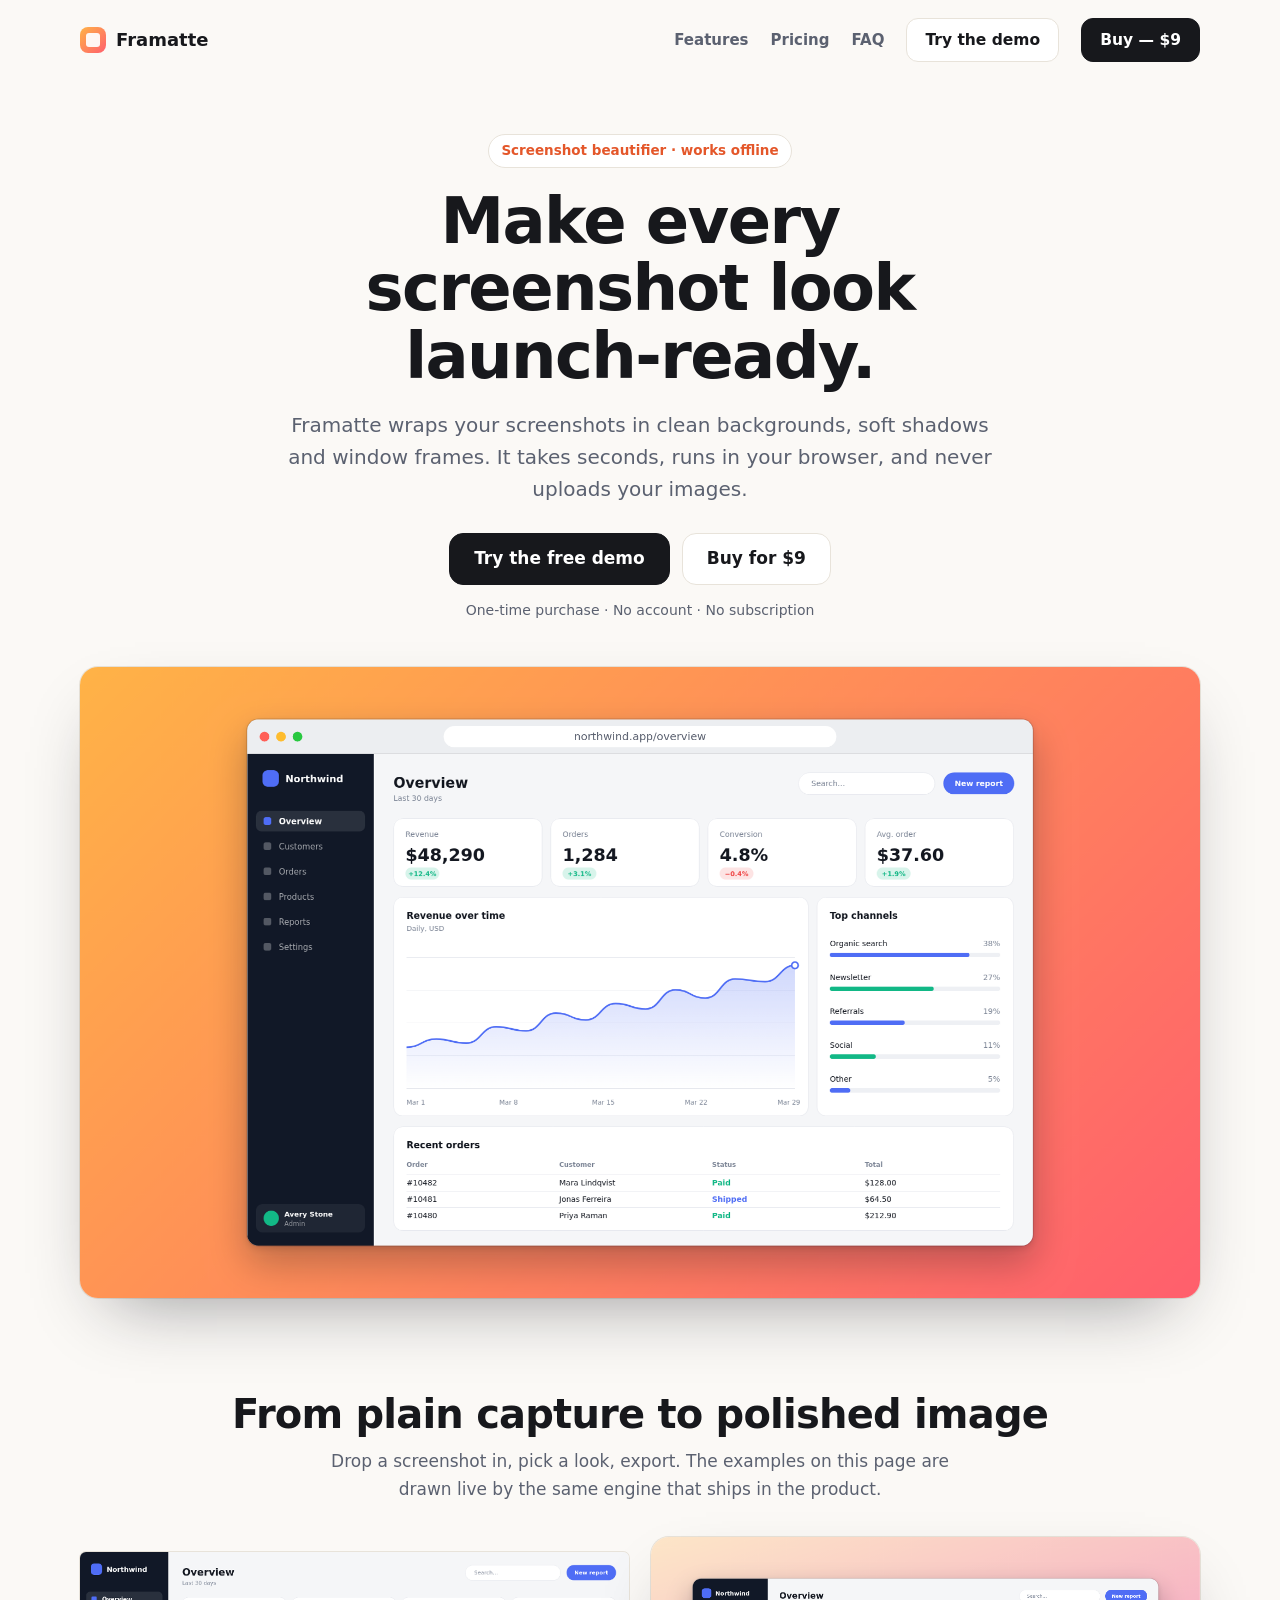
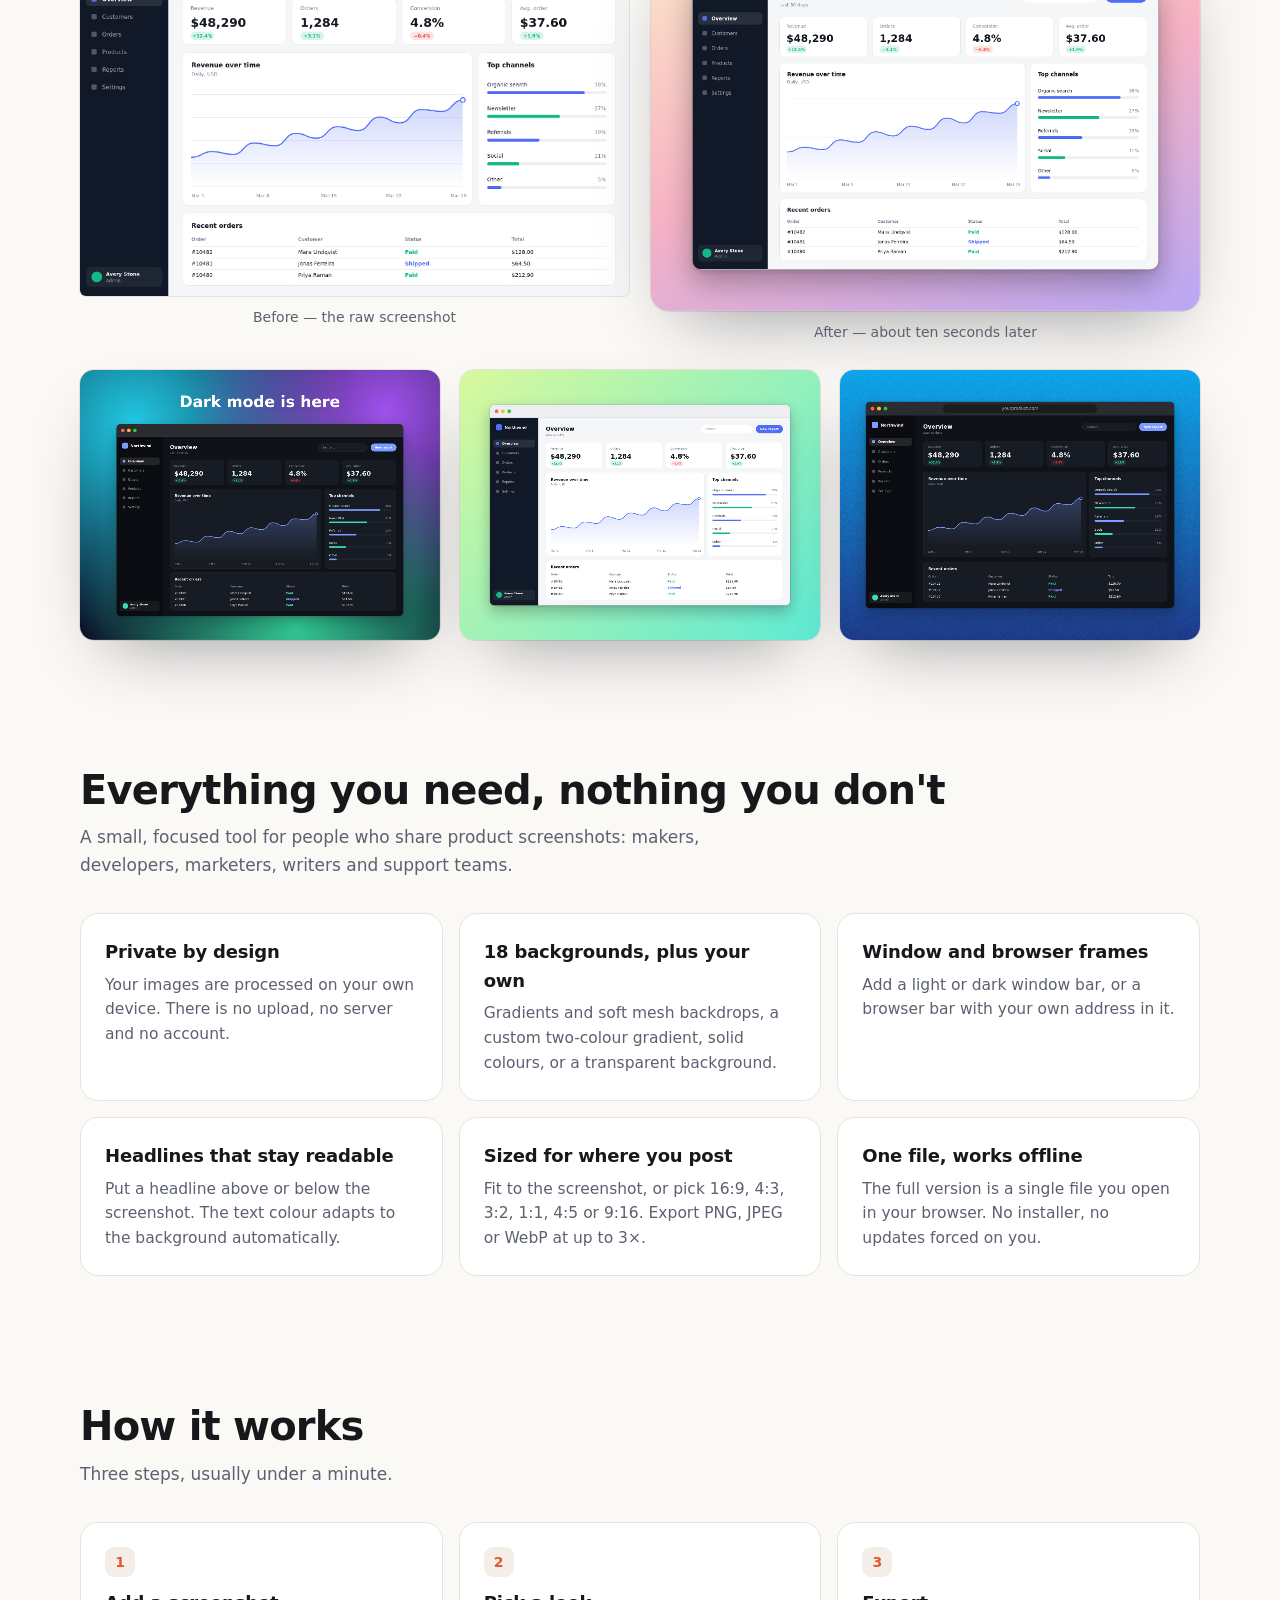
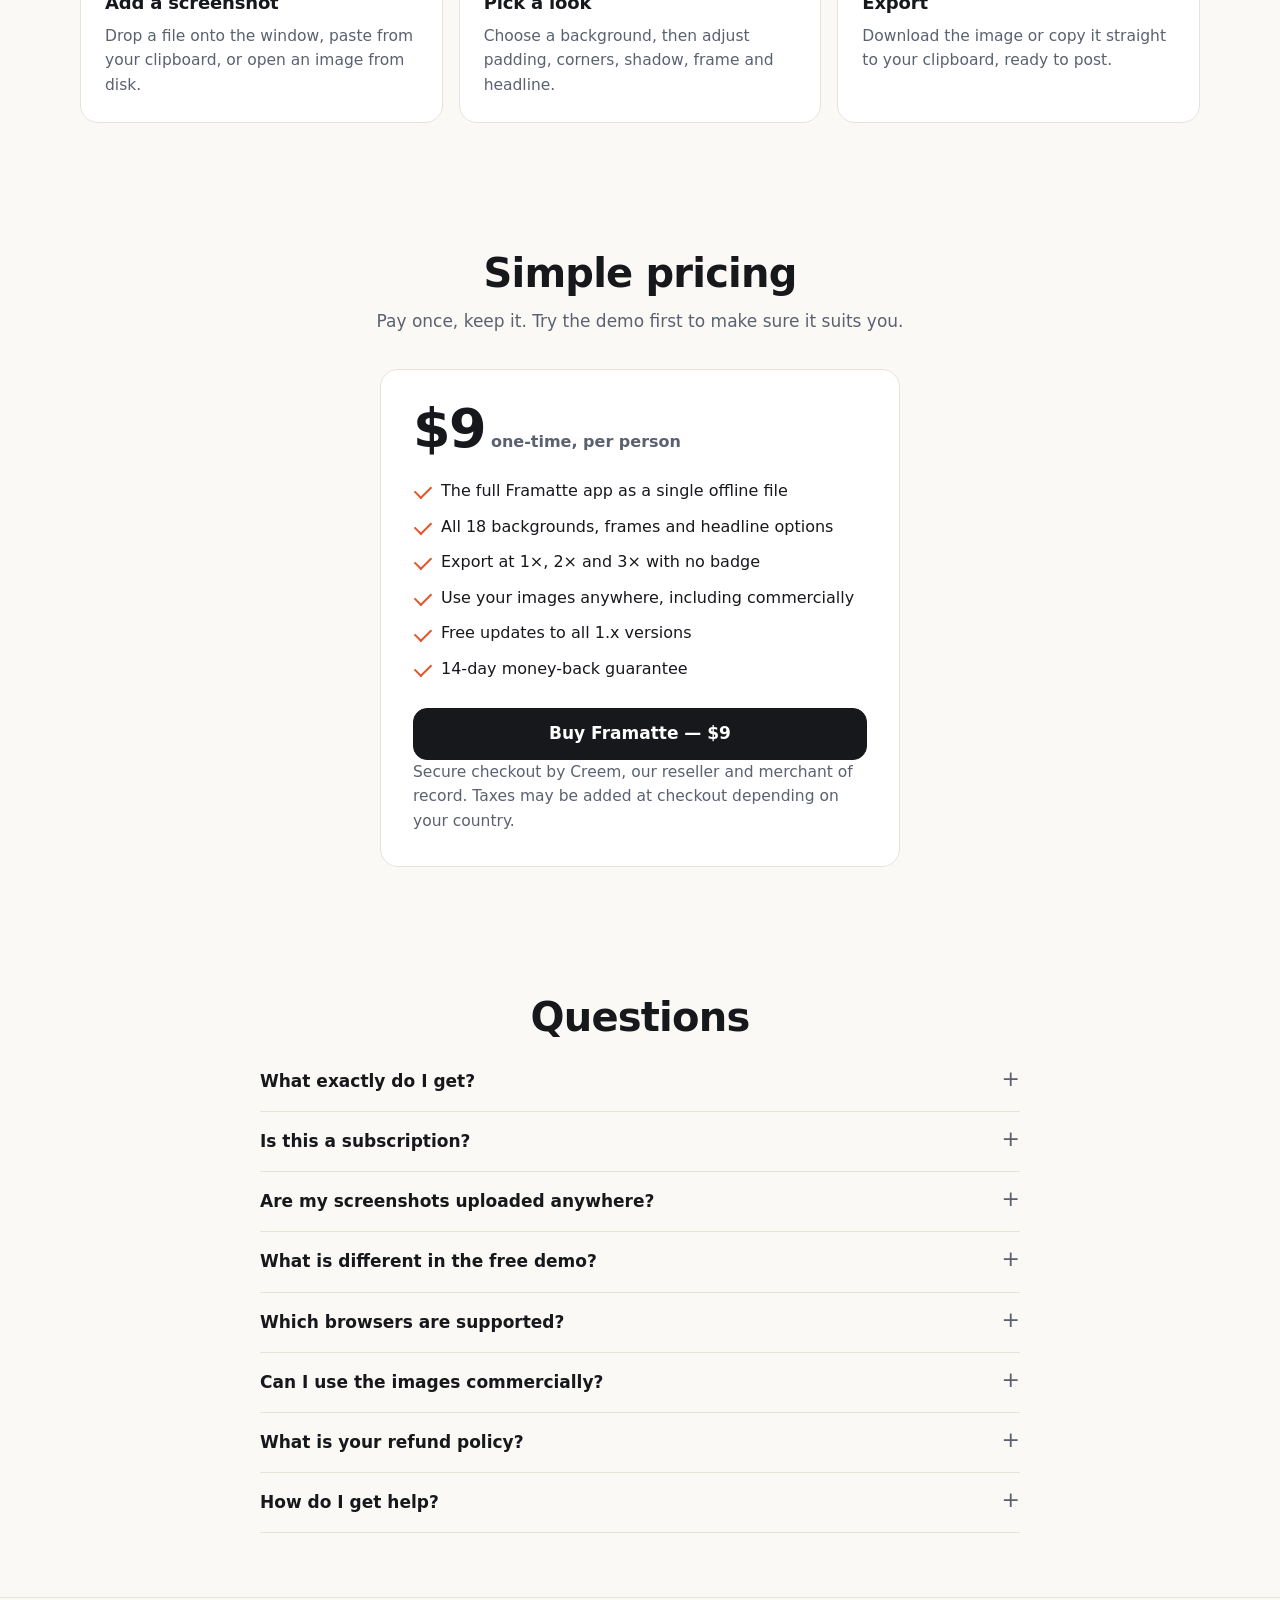
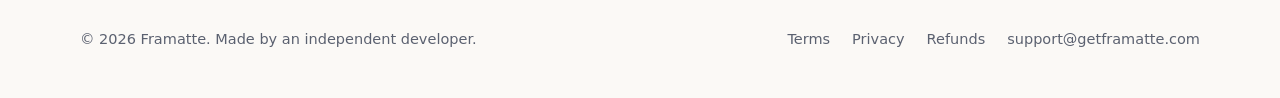
==== index.html @ a8196506 "Deploy site 2026-11-18 21:24 Co-Authored-By: Claude Fable 5.2 <noreply@anthropic.com>" ====
<!doctype html>
<html lang="en">
<head>
<title>Framatte — make every screenshot look launch-ready</title>
<meta name="description" content="Framatte adds clean backgrounds, shadows and window frames to your screenshots in seconds. Runs in your browser, works offline, nothing is uploaded. One-time purchase.">
<meta property="og:title" content="Framatte — make every screenshot look launch-ready">
<meta property="og:description" content="Backgrounds, shadows and window frames for your screenshots. Works offline. One-time purchase.">
<meta property="og:type" content="website">
<meta charset="utf-8">
<meta name="viewport" content="width=device-width, initial-scale=1">
<link rel="icon" href="data:image/svg+xml,%3Csvg xmlns='http://www.w3.org/2000/svg' viewBox='0 0 32 32'%3E%3Cdefs%3E%3ClinearGradient id='g' x1='0' y1='0' x2='1' y2='1'%3E%3Cstop stop-color='%23ffb347'/%3E%3Cstop offset='1' stop-color='%23ff5f6d'/%3E%3C/linearGradient%3E%3C/defs%3E%3Crect width='32' height='32' rx='9' fill='url(%23g)'/%3E%3Crect x='8' y='8' width='16' height='16' rx='3' fill='white'/%3E%3C/svg%3E">
<link rel="stylesheet" href="styles.css">
</head>
<body>
<header class="wrap nav">
  <a class="brand" href="index.html"><span class="logo" aria-hidden="true"></span>Framatte</a>
  <a class="link" href="index.html#features">Features</a>
  <a class="link" href="index.html#pricing">Pricing</a>
  <a class="link" href="index.html#faq">FAQ</a>
  <a class="btn ghost" href="demo.html">Try the demo</a>
  <a class="btn primary" href="index.html#pricing">Buy — $9</a>
</header>

<main>
  <div class="wrap hero">
    <span class="eyebrow">Screenshot beautifier · works offline</span>
    <h1>Make every screenshot look launch-ready.</h1>
    <p class="lede">Framatte wraps your screenshots in clean backgrounds, soft shadows and window frames. It takes seconds, runs in your browser, and never uploads your images.</p>
    <div class="cta">
      <a class="btn primary big" href="demo.html">Try the free demo</a>
      <a class="btn big" href="index.html#pricing">Buy for $9</a>
    </div>
    <p class="fine">One-time purchase · No account · No subscription</p>
    <canvas class="shot" role="img" aria-label="A dashboard screenshot placed on a warm gradient background inside a browser frame"
      data-style='{"k":1,"s":{"bgIndex":0,"frame":"browser-light","url":"northwind.app/overview","pad":8,"aspect":"16:9"}}'></canvas>
  </div>

  <section>
    <div class="wrap">
      <div class="center">
        <h2>From plain capture to polished image</h2>
        <p class="sub">Drop a screenshot in, pick a look, export. The examples on this page are drawn live by the same engine that ships in the product.</p>
      </div>
      <div class="pairs">
        <figure>
          <canvas class="shot plain" role="img" aria-label="The original, undecorated screenshot"
            data-style='{"k":0.6,"s":{"bgType":"none","pad":0,"shadow":0,"radius":0,"border":false}}'></canvas>
          <figcaption>Before — the raw screenshot</figcaption>
        </figure>
        <figure>
          <canvas class="shot" role="img" aria-label="The same screenshot on a soft gradient with rounded corners and a shadow"
            data-style='{"k":0.6,"s":{"bgIndex":3,"pad":11,"radius":18,"shadow":70}}'></canvas>
          <figcaption>After — about ten seconds later</figcaption>
        </figure>
      </div>
      <div class="gallery">
        <figure><canvas class="shot" role="img" aria-label="Dark dashboard on an aurora background with a headline"
          data-style='{"k":0.5,"theme":"dark","s":{"bgIndex":12,"frame":"mac-dark","pad":10,"title":"Dark mode is here","aspect":"4:3"}}'></canvas></figure>
        <figure><canvas class="shot" role="img" aria-label="Dashboard on a mint background inside a light window frame"
          data-style='{"k":0.5,"s":{"bgIndex":4,"pad":12,"aspect":"4:3","frame":"mac-light"}}'></canvas></figure>
        <figure><canvas class="shot" role="img" aria-label="Dashboard on a blue gradient with a browser frame"
          data-style='{"k":0.5,"theme":"dark","s":{"bgIndex":7,"frame":"browser-dark","url":"yourproduct.com","pad":10,"aspect":"4:3","grain":true}}'></canvas></figure>
      </div>
    </div>
  </section>

  <section id="features">
    <div class="wrap">
      <h2>Everything you need, nothing you don't</h2>
      <p class="sub">A small, focused tool for people who share product screenshots: makers, developers, marketers, writers and support teams.</p>
      <div class="grid">
        <div class="card"><h3>Private by design</h3><p>Your images are processed on your own device. There is no upload, no server and no account.</p></div>
        <div class="card"><h3>18 backgrounds, plus your own</h3><p>Gradients and soft mesh backdrops, a custom two-colour gradient, solid colours, or a transparent background.</p></div>
        <div class="card"><h3>Window and browser frames</h3><p>Add a light or dark window bar, or a browser bar with your own address in it.</p></div>
        <div class="card"><h3>Headlines that stay readable</h3><p>Put a headline above or below the screenshot. The text colour adapts to the background automatically.</p></div>
        <div class="card"><h3>Sized for where you post</h3><p>Fit to the screenshot, or pick 16:9, 4:3, 3:2, 1:1, 4:5 or 9:16. Export PNG, JPEG or WebP at up to 3×.</p></div>
        <div class="card"><h3>One file, works offline</h3><p>The full version is a single file you open in your browser. No installer, no updates forced on you.</p></div>
      </div>
    </div>
  </section>

  <section>
    <div class="wrap">
      <h2>How it works</h2>
      <p class="sub">Three steps, usually under a minute.</p>
      <div class="grid">
        <div class="card"><span class="num">1</span><h3>Add a screenshot</h3><p>Drop a file onto the window, paste from your clipboard, or open an image from disk.</p></div>
        <div class="card"><span class="num">2</span><h3>Pick a look</h3><p>Choose a background, then adjust padding, corners, shadow, frame and headline.</p></div>
        <div class="card"><span class="num">3</span><h3>Export</h3><p>Download the image or copy it straight to your clipboard, ready to post.</p></div>
      </div>
    </div>
  </section>

  <section id="pricing">
    <div class="wrap center">
      <h2>Simple pricing</h2>
      <p class="sub">Pay once, keep it. Try the demo first to make sure it suits you.</p>
      <div class="card price">
        <div class="amount">$9<small>one-time, per person</small></div>
        <ul>
          <li>The full Framatte app as a single offline file</li>
          <li>All 18 backgrounds, frames and headline options</li>
          <li>Export at 1×, 2× and 3× with no badge</li>
          <li>Use your images anywhere, including commercially</li>
          <li>Free updates to all 1.x versions</li>
          <li>14-day money-back guarantee</li>
        </ul>
        <a class="btn primary big" href="index.html#pricing">Buy Framatte — $9</a>
        <p class="fine">Secure checkout by Creem, our reseller and merchant of record. Taxes may be added at checkout depending on your country.</p>
      </div>
    </div>
  </section>

  <section id="faq">
    <div class="wrap">
      <div class="center"><h2>Questions</h2></div>
      <div class="faq">
        <details><summary>What exactly do I get?</summary><p>A zip file containing Framatte.html, a short readme and the licence. Open the HTML file in your browser and start using it. The download link is shown after checkout and sent to your email.</p></details>
        <details><summary>Is this a subscription?</summary><p>No. It is a one-time purchase. There are no recurring charges.</p></details>
        <details><summary>Are my screenshots uploaded anywhere?</summary><p>No. All rendering happens locally in your browser. The app makes no network requests and works with the internet switched off.</p></details>
        <details><summary>What is different in the free demo?</summary><p>The demo has 6 of the 18 backgrounds, exports at 1× only, and adds a small "Made with Framatte" badge to exported images. Everything else works the same, so you can judge the tool properly before buying.</p></details>
        <details><summary>Which browsers are supported?</summary><p>Current versions of Chrome, Edge, Safari and Firefox on desktop. It also runs on phones and tablets, though it is designed for desktop use.</p></details>
        <details><summary>Can I use the images commercially?</summary><p>Yes. Images you create are yours to use for any purpose, with no attribution required. One licence covers one person on all of their devices.</p></details>
        <details><summary>What is your refund policy?</summary><p>If Framatte is not right for you, email us within 14 days of purchase and we will refund you. See the <a href="refund.html">refund policy</a>.</p></details>
        <details><summary>How do I get help?</summary><p>Email <a href="mailto:support@getframatte.com">support@getframatte.com</a>. We aim to reply within three business days.</p></details>
      </div>
    </div>
  </section>
</main>

<footer>
  <div class="wrap foot">
    <span>© 2026 Framatte. Made by an independent developer.</span>
    <a href="terms.html">Terms</a>
    <a href="privacy.html">Privacy</a>
    <a href="refund.html">Refunds</a>
    <a href="mailto:support@getframatte.com">support@getframatte.com</a>
  </div>
</footer>

<script>
/* Rendering engine shared by the app and the marketing site.
   Everything is drawn on a 2D canvas, so the output is exactly what gets exported. */
const Engine = (() => {
  const lin = (name, angle, ...stops) => ({ name, type: 'linear', angle, stops });
  const mesh = (name, base, ...blobs) => ({ name, type: 'mesh', base, blobs });

  const PRESETS = [
    lin('Ember', 135, '#ffb347', '#ff5f6d'),
    lin('Lagoon', 135, '#43e7c8', '#3b82f6'),
    lin('Orchid', 135, '#c084fc', '#6366f1'),
    lin('Dawn', 160, '#fde6c8', '#f7b2c4', '#b9a7f5'),
    lin('Mint', 135, '#d9f99d', '#5eead4'),
    lin('Slate', 160, '#3b475c', '#0f172a'),
    lin('Peach', 135, '#ffe0c2', '#ffb4a2'),
    lin('Ocean', 180, '#0ea5e9', '#1e3a8a'),
    lin('Berry', 135, '#f43f5e', '#7c3aed'),
    lin('Sand', 160, '#f5efe6', '#e2d5c3'),
    lin('Forest', 150, '#34d399', '#065f46'),
    lin('Sky', 180, '#e0f2fe', '#bae6fd', '#c7d2fe'),
    mesh('Aurora', '#0b1026', [0.15, 0.2, 0.6, '#22d3ee'], [0.85, 0.15, 0.55, '#a855f7'], [0.6, 0.95, 0.6, '#34d399']),
    mesh('Candy', '#fff1f2', [0.1, 0.1, 0.6, '#fda4af'], [0.9, 0.2, 0.6, '#c4b5fd'], [0.5, 1, 0.6, '#fde68a']),
    mesh('Nebula', '#0f0720', [0.2, 0.8, 0.6, '#ec4899'], [0.8, 0.2, 0.6, '#6366f1'], [0.9, 0.9, 0.4, '#f59e0b']),
    mesh('Glacier', '#eef6ff', [0.1, 0.9, 0.6, '#93c5fd'], [0.9, 0.1, 0.6, '#a5f3fc'], [0.5, 0.4, 0.4, '#ddd6fe']),
    mesh('Lava', '#1a0a0a', [0.15, 0.15, 0.6, '#ef4444'], [0.85, 0.85, 0.6, '#f97316'], [0.8, 0.1, 0.4, '#7c2d12']),
    mesh('Meadow', '#f3fbe9', [0.1, 0.2, 0.6, '#bef264'], [0.9, 0.8, 0.6, '#5eead4'], [0.8, 0.1, 0.4, '#fde68a']),
  ];

  const ASPECTS = { auto: 0, '16:9': 16 / 9, '3:2': 3 / 2, '4:3': 4 / 3, '1:1': 1, '4:5': 4 / 5, '9:16': 9 / 16 };

  const DEFAULTS = {
    bgType: 'preset',      // preset | custom | solid | none
    bgIndex: 0,
    c1: '#ff8a5c', c2: '#7c5cff', angle: 135,
    solid: '#111827',
    grain: false,
    pad: 9,                // % of the screenshot size
    radius: 14,
    shadow: 55,            // 0–100
    border: true,
    frame: 'none',         // none | mac-light | mac-dark | browser-light | browser-dark
    url: 'yourproduct.com',
    aspect: 'auto',
    title: '',
    titleSize: 100,        // %
    titlePos: 'top',       // top | bottom
    scale: 1,
    format: 'png',
  };

  const FONT = 'ui-sans-serif, system-ui, -apple-system, "Segoe UI", Roboto, "Helvetica Neue", Arial, sans-serif';

  function rgba(hex, a) {
    const h = hex.replace('#', '');
    const n = parseInt(h.length === 3 ? h.split('').map(c => c + c).join('') : h, 16);
    return `rgba(${(n >> 16) & 255},${(n >> 8) & 255},${n & 255},${a})`;
  }

  function presetCss(p) {
    if (p.type === 'linear') return `linear-gradient(${p.angle}deg, ${p.stops.join(', ')})`;
    return p.blobs.map(([x, y, r, c]) =>
      `radial-gradient(circle at ${x * 100}% ${y * 100}%, ${c}, transparent ${r * 100}%)`).join(', ') + `, ${p.base}`;
  }

  function roundRect(ctx, x, y, w, h, r) {
    const tl = Array.isArray(r) ? r[0] : r, tr = Array.isArray(r) ? r[1] : r;
    const br = Array.isArray(r) ? r[2] : r, bl = Array.isArray(r) ? r[3] : r;
    ctx.beginPath();
    ctx.moveTo(x + tl, y);
    ctx.lineTo(x + w - tr, y); ctx.arcTo(x + w, y, x + w, y + tr, tr);
    ctx.lineTo(x + w, y + h - br); ctx.arcTo(x + w, y + h, x + w - br, y + h, br);
    ctx.lineTo(x + bl, y + h); ctx.arcTo(x, y + h, x, y + h - bl, bl);
    ctx.lineTo(x, y + tl); ctx.arcTo(x, y, x + tl, y, tl);
    ctx.closePath();
  }

  function linearGradient(ctx, W, H, angle, stops) {
    const t = angle * Math.PI / 180, dx = Math.sin(t), dy = -Math.cos(t);
    const L = Math.abs(W * dx) / 2 + Math.abs(H * dy) / 2, cx = W / 2, cy = H / 2;
    const g = ctx.createLinearGradient(cx - dx * L, cy - dy * L, cx + dx * L, cy + dy * L);
    stops.forEach((c, i) => g.addColorStop(stops.length === 1 ? 0 : i / (stops.length - 1), c));
    return g;
  }

  function drawBackground(ctx, W, H, S) {
    if (S.bgType === 'none') return;
    if (S.bgType === 'solid') { ctx.fillStyle = S.solid; ctx.fillRect(0, 0, W, H); return; }
    if (S.bgType === 'custom') {
      ctx.fillStyle = linearGradient(ctx, W, H, S.angle, [S.c1, S.c2]); ctx.fillRect(0, 0, W, H); return;
    }
    const p = PRESETS[S.bgIndex] || PRESETS[0];
    if (p.type === 'linear') {
      ctx.fillStyle = linearGradient(ctx, W, H, p.angle, p.stops); ctx.fillRect(0, 0, W, H); return;
    }
    ctx.fillStyle = p.base; ctx.fillRect(0, 0, W, H);
    const m = Math.max(W, H);
    for (const [x, y, r, c] of p.blobs) {
      const g = ctx.createRadialGradient(x * W, y * H, 0, x * W, y * H, r * m);
      g.addColorStop(0, rgba(c, 0.95)); g.addColorStop(1, rgba(c, 0));
      ctx.fillStyle = g; ctx.fillRect(0, 0, W, H);
    }
  }

  let grainTile = null;
  function grain(ctx, w, h) {
    if (!grainTile) {
      grainTile = document.createElement('canvas'); grainTile.width = grainTile.height = 160;
      const g = grainTile.getContext('2d'), d = g.createImageData(160, 160);
      for (let i = 0; i < d.data.length; i += 4) {
        const v = Math.random() * 255 | 0; d.data[i] = d.data[i + 1] = d.data[i + 2] = v; d.data[i + 3] = 26;
      }
      g.putImageData(d, 0, 0);
    }
    ctx.save(); ctx.setTransform(1, 0, 0, 1, 0, 0);
    ctx.globalCompositeOperation = 'overlay';
    ctx.fillStyle = ctx.createPattern(grainTile, 'repeat'); ctx.fillRect(0, 0, w, h);
    ctx.restore();
  }

  function wrap(ctx, text, maxW) {
    const out = [];
    for (const para of text.split('\n')) {
      let line = '';
      for (const word of para.split(/\s+/).filter(Boolean)) {
        const next = line ? line + ' ' + word : word;
        if (line && ctx.measureText(next).width > maxW) { out.push(line); line = word; } else line = next;
      }
      out.push(line);
    }
    return out.slice(0, 4);
  }

  /* All sizes are in screenshot pixels; `k` in draw() scales them to canvas pixels. */
  function layout(ctx, iw, ih, S) {
    const u = Math.max(iw, 480) / 1000;
    const framed = S.frame !== 'none';
    const barH = framed ? Math.round(44 * u) : 0;
    const cw = iw, ch = ih + barH;
    const pad = Math.round(S.pad / 100 * (cw + ch) / 2);
    const text = (S.title || '').trim();
    let lines = [], fs = 0, lh = 0, titleH = 0, gap = 0, edge = 0;
    if (text) {
      fs = Math.round(54 * u * S.titleSize / 100); lh = Math.round(fs * 1.18);
      ctx.font = `700 ${fs}px ${FONT}`;
      lines = wrap(ctx, text, cw + pad);
      titleH = lines.length * lh;
      gap = Math.max(Math.round(pad * 0.5), Math.round(fs * 0.55));
      edge = Math.max(pad, Math.round(fs * 0.9));
    }
    const top = text && S.titlePos === 'top' ? edge + titleH + gap : pad;
    const bottom = text && S.titlePos === 'bottom' ? gap + titleH + edge : pad;
    let W = cw + 2 * pad, H = top + ch + bottom;
    const a = ASPECTS[S.aspect] || 0;
    let ox = 0, oy = 0;
    if (a) {
      if (W / H > a) { const nh = Math.round(W / a); oy = (nh - H) / 2; H = nh; }
      else { const nw = Math.round(H * a); ox = (nw - W) / 2; W = nw; }
    }
    const x = ox + pad, y = oy + top;
    const titleY = S.titlePos === 'top' ? oy + edge : y + ch + gap;
    return { u, barH, cw, ch, pad, W, H, x, y, lines, fs, lh, titleY, framed };
  }

  function draw(canvas, img, S, opts = {}) {
    const k = opts.k || 1;
    const ctx = canvas.getContext('2d');
    const iw = img.naturalWidth || img.width, ih = img.naturalHeight || img.height;
    const L = layout(ctx, iw, ih, S);
    canvas.width = Math.max(1, Math.round(L.W * k)); canvas.height = Math.max(1, Math.round(L.H * k));
    ctx.setTransform(k, 0, 0, k, 0, 0);
    ctx.clearRect(0, 0, L.W, L.H);
    ctx.imageSmoothingEnabled = true; ctx.imageSmoothingQuality = 'high';

    if (S.bgType === 'none' && S.format === 'jpeg' && opts.final) { ctx.fillStyle = '#fff'; ctx.fillRect(0, 0, L.W, L.H); }
    drawBackground(ctx, L.W, L.H, S);
    if (S.grain && S.bgType !== 'none') grain(ctx, canvas.width, canvas.height);

    if (L.lines.length) {
      let dark = false;
      try {
        const px = ctx.getImageData(canvas.width >> 1, Math.min(canvas.height - 1, Math.round((L.titleY + L.fs / 2) * k)), 1, 1).data;
        dark = px[3] < 40 ? false : (0.2126 * px[0] + 0.7152 * px[1] + 0.0722 * px[2]) < 150;
      } catch (e) { /* keep default */ }
      ctx.font = `700 ${L.fs}px ${FONT}`; ctx.textAlign = 'center'; ctx.textBaseline = 'top';
      ctx.fillStyle = dark ? '#ffffff' : '#111827';
      L.lines.forEach((t, i) => ctx.fillText(t, L.W / 2, L.titleY + i * L.lh + (L.lh - L.fs) / 2));
    }

    const r = Math.min(S.radius * L.u, L.cw / 2, L.ch / 2);
    const darkFrame = S.frame.endsWith('dark');
    const barColor = darkFrame ? '#2a2c31' : '#eceef1';

    if (S.shadow > 0) {
      const s = S.shadow / 100;
      for (const [blur, off, alpha] of [[90 * L.u * s, 40 * L.u * s, 0.34 * s + 0.08], [18 * L.u * s, 6 * L.u * s, 0.22 * s]]) {
        ctx.save();
        ctx.shadowColor = `rgba(8,10,20,${alpha})`; ctx.shadowBlur = blur * k; ctx.shadowOffsetY = off * k;
        ctx.fillStyle = L.framed ? barColor : '#ffffff';
        roundRect(ctx, L.x, L.y, L.cw, L.ch, r); ctx.fill();
        ctx.restore();
      }
    }

    ctx.save();
    roundRect(ctx, L.x, L.y, L.cw, L.ch, r); ctx.clip();
    if (L.framed) {
      ctx.fillStyle = barColor; ctx.fillRect(L.x, L.y, L.cw, L.barH);
      const cy = L.y + L.barH / 2, dot = 6.2 * L.u;
      ['#ff5f57', '#febc2e', '#28c840'].forEach((c, i) => {
        ctx.fillStyle = c; ctx.beginPath(); ctx.arc(L.x + (22 + i * 21) * L.u, cy, dot, 0, Math.PI * 2); ctx.fill();
      });
      if (S.frame.startsWith('browser')) {
        const pw = Math.min(L.cw * 0.5, L.cw - 220 * L.u), ph = L.barH * 0.62;
        if (pw > 60 * L.u) {
          ctx.fillStyle = darkFrame ? '#1b1c20' : '#ffffff';
          roundRect(ctx, L.x + (L.cw - pw) / 2, cy - ph / 2, pw, ph, ph / 2); ctx.fill();
          ctx.fillStyle = darkFrame ? '#a3a7b0' : '#5b6170';
          ctx.font = `500 ${Math.round(L.barH * 0.31)}px ${FONT}`; ctx.textAlign = 'center'; ctx.textBaseline = 'middle';
          ctx.fillText(S.url || '', L.x + L.cw / 2, cy + L.u, pw - 24 * L.u);
        }
      }
      ctx.fillStyle = darkFrame ? 'rgba(255,255,255,.07)' : 'rgba(0,0,0,.08)';
      ctx.fillRect(L.x, L.y + L.barH - Math.max(1 / k, L.u), L.cw, Math.max(1 / k, L.u));
    }
    ctx.drawImage(img, L.x, L.y + L.barH, iw, ih);
    ctx.restore();

    if (S.border) {
      const lw = Math.max(1 / k, 1.2 * L.u);
      ctx.save(); ctx.lineWidth = lw; ctx.strokeStyle = 'rgba(10,12,24,.14)';
      roundRect(ctx, L.x - lw / 2, L.y - lw / 2, L.cw + lw, L.ch + lw, r + lw / 2); ctx.stroke();
      ctx.restore();
    }

    if (opts.watermark) {
      const fs = Math.max(11 / k, L.W * 0.0125), padX = fs * 0.8, h = fs * 2;
      ctx.font = `600 ${fs}px ${FONT}`;
      const w = ctx.measureText(opts.watermark).width + padX * 2, m = fs * 0.9;
      ctx.fillStyle = 'rgba(12,14,22,.62)';
      roundRect(ctx, L.W - w - m, L.H - h - m, w, h, h / 2); ctx.fill();
      ctx.fillStyle = '#fff'; ctx.textAlign = 'center'; ctx.textBaseline = 'middle';
      ctx.fillText(opts.watermark, L.W - m - w / 2, L.H - m - h / 2 + fs * 0.05);
    }
    return L;
  }

  /* A generic dashboard mock-up, drawn from scratch, used as the demo screenshot. */
  function makeSample(theme = 'light') {
    const D = theme === 'dark';
    const C = D
      ? { bg: '#0f1218', side: '#0a0c11', card: '#171b23', line: '#252a35', ink: '#eef1f6', mute: '#8b93a3', soft: '#1f2430', acc: '#7c9cff', acc2: '#3ddbb4' }
      : { bg: '#f5f6f8', side: '#111827', card: '#ffffff', line: '#e6e8ee', ink: '#141821', mute: '#7a8394', soft: '#eef0f4', acc: '#4f6df5', acc2: '#12b886' };
    const c = document.createElement('canvas'); c.width = 1440; c.height = 900;
    const x = c.getContext('2d');
    const T = (t, px, py, size, color, weight = 500, align = 'left') => {
      x.font = `${weight} ${size}px ${FONT}`; x.fillStyle = color; x.textAlign = align; x.textBaseline = 'alphabetic'; x.fillText(t, px, py);
    };
    const R = (px, py, w, h, r, fill) => { roundRect(x, px, py, w, h, r); x.fillStyle = fill; x.fill(); };
    x.fillStyle = C.bg; x.fillRect(0, 0, 1440, 900);
    x.fillStyle = C.side; x.fillRect(0, 0, 232, 900);
    R(28, 30, 30, 30, 9, C.acc); T('Northwind', 70, 52, 18, '#ffffff', 700);
    ['Overview', 'Customers', 'Orders', 'Products', 'Reports', 'Settings'].forEach((t, i) => {
      const py = 104 + i * 46;
      if (i === 0) R(16, py, 200, 38, 10, 'rgba(255,255,255,.1)');
      R(30, py + 12, 14, 14, 4, i === 0 ? C.acc : 'rgba(255,255,255,.28)');
      T(t, 58, py + 25, 15, i === 0 ? '#ffffff' : 'rgba(255,255,255,.62)', i === 0 ? 600 : 500);
    });
    R(16, 824, 200, 52, 12, 'rgba(255,255,255,.06)');
    x.beginPath(); x.arc(44, 850, 14, 0, 7); x.fillStyle = C.acc2; x.fill();
    T('Avery Stone', 68, 847, 13, '#ffffff', 600); T('Admin', 68, 864, 12, 'rgba(255,255,255,.5)');

    T('Overview', 268, 62, 26, C.ink, 700); T('Last 30 days', 268, 86, 14, C.mute);
    R(1010, 34, 250, 40, 20, C.card); x.strokeStyle = C.line; x.lineWidth = 1; roundRect(x, 1010.5, 34.5, 250, 40, 20); x.stroke();
    T('Search…', 1034, 59, 14, C.mute);
    R(1276, 34, 130, 40, 20, C.acc); T('New report', 1341, 59, 14, '#ffffff', 600, 'center');

    [['Revenue', '$48,290', '+12.4%', true], ['Orders', '1,284', '+3.1%', true], ['Conversion', '4.8%', '−0.4%', false], ['Avg. order', '$37.60', '+1.9%', true]]
      .forEach(([l, v, d, up], i) => {
        const px = 268 + i * 288;
        R(px, 118, 272, 124, 16, C.card); x.strokeStyle = C.line; roundRect(x, px + .5, 118.5, 272, 124, 16); x.stroke();
        T(l, px + 22, 152, 14, C.mute); T(v, px + 22, 196, 32, C.ink, 700);
        R(px + 22, 208, 62, 22, 11, up ? rgba(C.acc2, .16) : 'rgba(239,68,68,.14)');
        T(d, px + 53, 224, 12, up ? C.acc2 : '#ef4444', 600, 'center');
      });

    R(268, 262, 760, 400, 16, C.card); x.strokeStyle = C.line; roundRect(x, 268.5, 262.5, 760, 400, 16); x.stroke();
    T('Revenue over time', 292, 302, 17, C.ink, 600); T('Daily, USD', 292, 324, 13, C.mute);
    for (let i = 0; i < 5; i++) { x.fillStyle = C.line; x.fillRect(292, 372 + i * 60, 712, 1); }
    const pts = [0.3, 0.36, 0.33, 0.45, 0.42, 0.55, 0.5, 0.62, 0.58, 0.72, 0.66, 0.8, 0.78, 0.9];
    const P = i => [292 + i * (712 / (pts.length - 1)), 612 - pts[i] * 250];
    const path = () => {
      x.beginPath(); x.moveTo(...P(0));
      for (let i = 1; i < pts.length; i++) { const [ax, ay] = P(i - 1), [bx, by] = P(i), mx = (ax + bx) / 2; x.bezierCurveTo(mx, ay, mx, by, bx, by); }
    };
    path(); x.lineTo(1004, 612); x.lineTo(292, 612); x.closePath();
    const g = x.createLinearGradient(0, 380, 0, 612); g.addColorStop(0, rgba(C.acc, .28)); g.addColorStop(1, rgba(C.acc, 0));
    x.fillStyle = g; x.fill();
    path(); x.strokeStyle = C.acc; x.lineWidth = 3; x.stroke();
    const [ex, ey] = P(pts.length - 1); x.beginPath(); x.arc(ex, ey, 6, 0, 7); x.fillStyle = C.card; x.fill(); x.strokeStyle = C.acc; x.lineWidth = 3; x.stroke();
    ['Mar 1', 'Mar 8', 'Mar 15', 'Mar 22', 'Mar 29'].forEach((t, i) => T(t, 292 + i * 170, 642, 12, C.mute));

    R(1044, 262, 360, 400, 16, C.card); x.strokeStyle = C.line; x.lineWidth = 1; roundRect(x, 1044.5, 262.5, 360, 400, 16); x.stroke();
    T('Top channels', 1068, 302, 17, C.ink, 600);
    [['Organic search', 0.82, '38%'], ['Newsletter', 0.61, '27%'], ['Referrals', 0.44, '19%'], ['Social', 0.27, '11%'], ['Other', 0.12, '5%']].forEach(([l, w, p], i) => {
      const py = 338 + i * 62;
      T(l, 1068, py + 14, 14, C.ink); T(p, 1380, py + 14, 14, C.mute, 500, 'right');
      R(1068, py + 26, 312, 8, 4, C.soft); R(1068, py + 26, 312 * w, 8, 4, i % 2 ? C.acc2 : C.acc);
    });

    R(268, 682, 1136, 190, 16, C.card); x.strokeStyle = C.line; roundRect(x, 268.5, 682.5, 1136, 190, 16); x.stroke();
    T('Recent orders', 292, 722, 17, C.ink, 600);
    ['Order', 'Customer', 'Status', 'Total'].forEach((t, i) => T(t, 292 + i * 280, 756, 12, C.mute, 600));
    [['#10482', 'Mara Lindqvist', 'Paid', '$128.00'], ['#10481', 'Jonas Ferreira', 'Shipped', '$64.50'], ['#10480', 'Priya Raman', 'Paid', '$212.90']].forEach((row, j) => {
      const py = 790 + j * 30; x.fillStyle = C.line; x.fillRect(292, py - 20, 1088, 1);
      row.forEach((t, i) => T(t, 292 + i * 280, py, 14, i === 2 ? (t === 'Paid' ? C.acc2 : C.acc) : C.ink, i === 2 ? 600 : 500));
    });
    return c;
  }

  let scratch = null;
  function measure(img, S) {
    scratch = scratch || document.createElement('canvas');
    return layout(scratch.getContext('2d'), img.naturalWidth || img.width, img.naturalHeight || img.height, S);
  }

  return { PRESETS, ASPECTS, DEFAULTS, presetCss, draw, measure, makeSample };
})();

</script>
<script>
(() => {
  const samples = { light: Engine.makeSample('light'), dark: Engine.makeSample('dark') };
  document.querySelectorAll('canvas[data-style]').forEach(c => {
    const o = JSON.parse(c.dataset.style);
    Engine.draw(c, samples[o.theme || 'light'], { ...Engine.DEFAULTS, ...o.s }, { k: o.k || 0.6 });
  });
})();
</script>
</body>
</html>
---- styles.css ----
:root {
  --bg: #fbf9f6; --card: #ffffff; --ink: #17181c; --mute: #5b6170; --line: #e8e3da;
  --soft: #f3efe8; --acc: #e4572a; --btn: #17181c; --btn-ink: #ffffff;
  --font: ui-sans-serif, system-ui, -apple-system, "Segoe UI", Roboto, "Helvetica Neue", Arial, sans-serif;
}
@media (prefers-color-scheme: dark) {
  :root { --bg: #0e1014; --card: #161a21; --ink: #f1f2f5; --mute: #a0a7b5; --line: #262b36;
    --soft: #141820; --acc: #ff8a5c; --btn: #f1f2f5; --btn-ink: #101216; }
}
* { box-sizing: border-box; }
html { scroll-behavior: smooth; -webkit-text-size-adjust: 100%; }
body { margin: 0; background: var(--bg); color: var(--ink); font: 17px/1.6 var(--font); }
img, canvas { max-width: 100%; }
a { color: inherit; }
:focus-visible { outline: 2px solid var(--acc); outline-offset: 3px; border-radius: 4px; }
.wrap { width: min(1120px, 100% - 40px); margin-inline: auto; }

/* header */
.nav { display: flex; align-items: center; gap: 22px; padding: 18px 0; }
.brand { display: flex; align-items: center; gap: 10px; font-weight: 750; font-size: 18px; text-decoration: none; margin-right: auto; }
.logo { width: 26px; height: 26px; border-radius: 8px; background: linear-gradient(135deg, #ffb347, #ff5f6d); position: relative; flex: none; }
.logo::after { content: ""; position: absolute; inset: 6px; border-radius: 3px; background: #fff; opacity: .93; }
.nav a.link { text-decoration: none; color: var(--mute); font-size: 15px; font-weight: 550; }
.nav a.link:hover { color: var(--ink); }
.btn { display: inline-flex; align-items: center; justify-content: center; height: 44px; padding: 0 18px; border-radius: 12px;
  font-weight: 650; font-size: 15.5px; text-decoration: none; border: 1px solid var(--line); background: var(--card); white-space: nowrap; }
.btn:hover { border-color: var(--mute); }
.btn.primary { background: var(--btn); color: var(--btn-ink); border-color: var(--btn); }
.btn.primary:hover { opacity: .88; }
.btn.big { height: 52px; padding: 0 24px; font-size: 17px; border-radius: 14px; }

/* hero */
.hero { padding: 54px 0 30px; text-align: center; }
.eyebrow { display: inline-block; font-size: 13.5px; font-weight: 650; color: var(--acc); border: 1px solid var(--line); background: var(--card);
  padding: 5px 12px; border-radius: 999px; margin-bottom: 20px; }
h1 { font-size: clamp(2.3rem, 5.6vw, 4rem); line-height: 1.06; letter-spacing: -0.025em; font-weight: 780; margin: 0 auto 18px; max-width: 15ch; text-wrap: balance; }
.lede { font-size: clamp(1.05rem, 1.8vw, 1.25rem); color: var(--mute); max-width: 56ch; margin: 0 auto 28px; text-wrap: pretty; }
.cta { display: flex; gap: 12px; justify-content: center; flex-wrap: wrap; }
.fine { font-size: 14px; color: var(--mute); margin-top: 14px; }
.shot { display: block; width: 100%; height: auto; border-radius: 18px; box-shadow: 0 30px 70px -30px rgba(20, 22, 30, .45), 0 0 0 1px var(--line); }
.hero .shot { margin-top: 46px; }

section { padding: 64px 0; }
h2 { font-size: clamp(1.7rem, 3.4vw, 2.5rem); line-height: 1.12; letter-spacing: -0.02em; font-weight: 760; margin: 0 0 12px; text-wrap: balance; }
.sub { color: var(--mute); max-width: 58ch; margin: 0 0 34px; }
.center { text-align: center; }
.center .sub { margin-inline: auto; }

.pairs { display: grid; grid-template-columns: 1fr 1fr; gap: 22px; align-items: center; }
.pairs figure, .gallery figure { margin: 0; }
figcaption { font-size: 14px; color: var(--mute); margin-top: 10px; text-align: center; }
.plain { border-radius: 6px; box-shadow: 0 0 0 1px var(--line); }
.gallery { display: grid; grid-template-columns: repeat(3, 1fr); gap: 20px; margin-top: 26px; }
.gallery .shot { border-radius: 14px; }

.grid { display: grid; grid-template-columns: repeat(3, 1fr); gap: 16px; }
.card { background: var(--card); border: 1px solid var(--line); border-radius: 18px; padding: 24px; }
.card h3 { margin: 0 0 6px; font-size: 18px; letter-spacing: -0.01em; }
.card p { margin: 0; color: var(--mute); font-size: 15.5px; }
.num { display: inline-flex; width: 30px; height: 30px; border-radius: 9px; align-items: center; justify-content: center; font-weight: 750; font-size: 14px;
  background: var(--soft); color: var(--acc); margin-bottom: 12px; }

.price { max-width: 520px; margin: 0 auto; text-align: left; padding: 32px; }
.amount { font-size: 54px; font-weight: 800; letter-spacing: -0.03em; line-height: 1; }
.amount small { font-size: 16px; font-weight: 550; color: var(--mute); letter-spacing: 0; margin-left: 6px; }
.price ul { list-style: none; padding: 0; margin: 22px 0 26px; display: grid; gap: 10px; }
.price li { padding-left: 28px; position: relative; font-size: 16px; }
.price li::before { content: ""; position: absolute; left: 2px; top: .45em; width: 14px; height: 8px; border-left: 2.5px solid var(--acc); border-bottom: 2.5px solid var(--acc); transform: rotate(-45deg); }
.price .btn { width: 100%; }

.faq { max-width: 760px; margin: 0 auto; }
details { border-bottom: 1px solid var(--line); padding: 16px 0; }
summary { cursor: pointer; font-weight: 650; list-style: none; display: flex; justify-content: space-between; gap: 16px; }
summary::-webkit-details-marker { display: none; }
summary::after { content: "+"; color: var(--mute); font-weight: 500; font-size: 22px; line-height: 1; }
details[open] summary::after { content: "–"; }
details p { color: var(--mute); margin: 10px 0 0; }

footer { border-top: 1px solid var(--line); padding: 30px 0 46px; color: var(--mute); font-size: 14.5px; }
.foot { display: flex; flex-wrap: wrap; gap: 10px 22px; align-items: center; }
.foot span { margin-right: auto; }
.foot a { text-decoration: none; }
.foot a:hover { color: var(--ink); text-decoration: underline; }

/* legal pages */
.doc { max-width: 760px; margin: 0 auto; padding: 34px 0 70px; }
.doc h1 { font-size: clamp(2rem, 4vw, 2.7rem); max-width: none; text-align: left; margin: 0 0 6px; }
.doc .date { color: var(--mute); font-size: 15px; margin: 0 0 30px; }
.doc h2 { font-size: 1.3rem; margin: 34px 0 8px; letter-spacing: -0.01em; }
.doc p, .doc li { color: var(--ink); }
.doc ul { padding-left: 22px; }
.doc a { color: var(--acc); }
.callout { background: var(--card); border: 1px solid var(--line); border-radius: 14px; padding: 16px 20px; margin: 0 0 8px; }

@media (max-width: 860px) {
  .grid, .gallery { grid-template-columns: 1fr; }
  .pairs { grid-template-columns: 1fr; }
  .nav a.link { display: none; }
  .nav { gap: 10px; }
  .nav .btn { height: 40px; padding: 0 13px; font-size: 14.5px; }
  section { padding: 46px 0; }
  .hero { padding-top: 30px; }
  .wrap { width: min(1120px, 100% - 32px); }
}
@media (max-width: 420px) { .nav .btn.ghost { display: none; } }
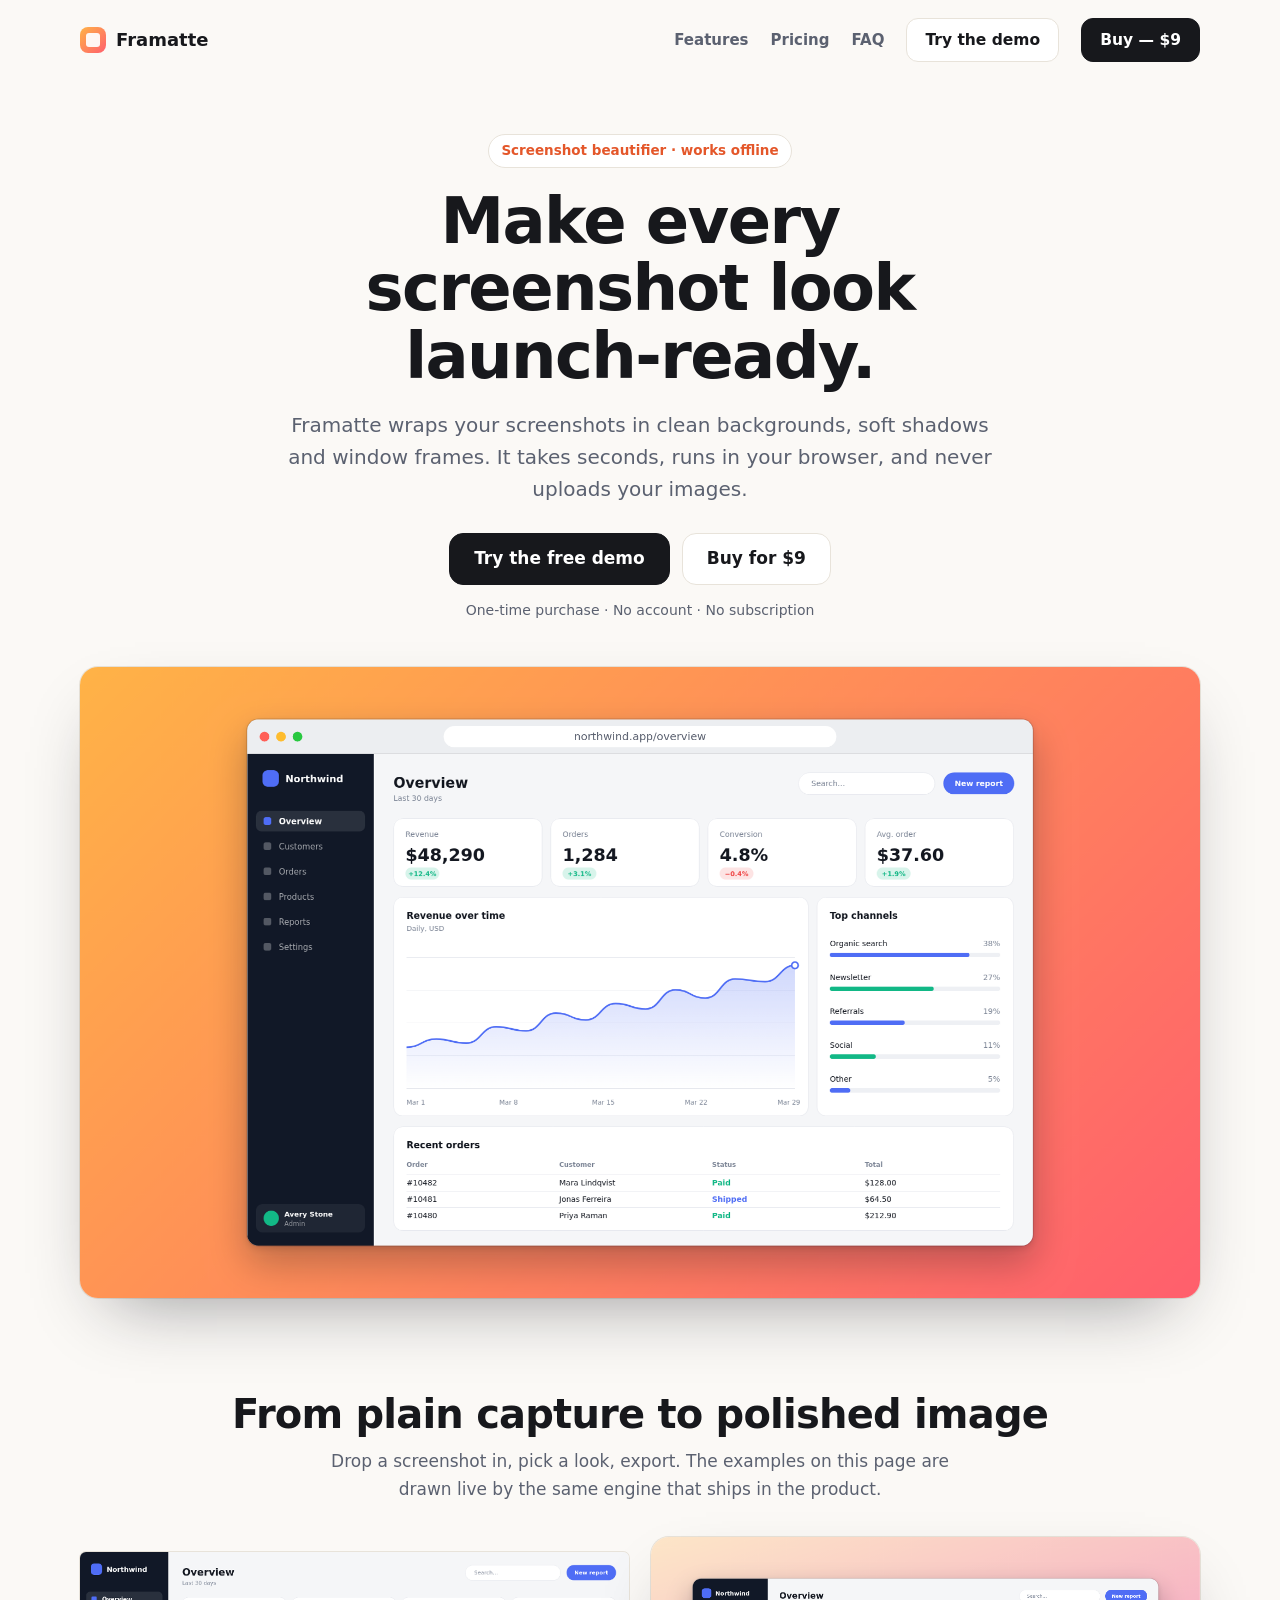
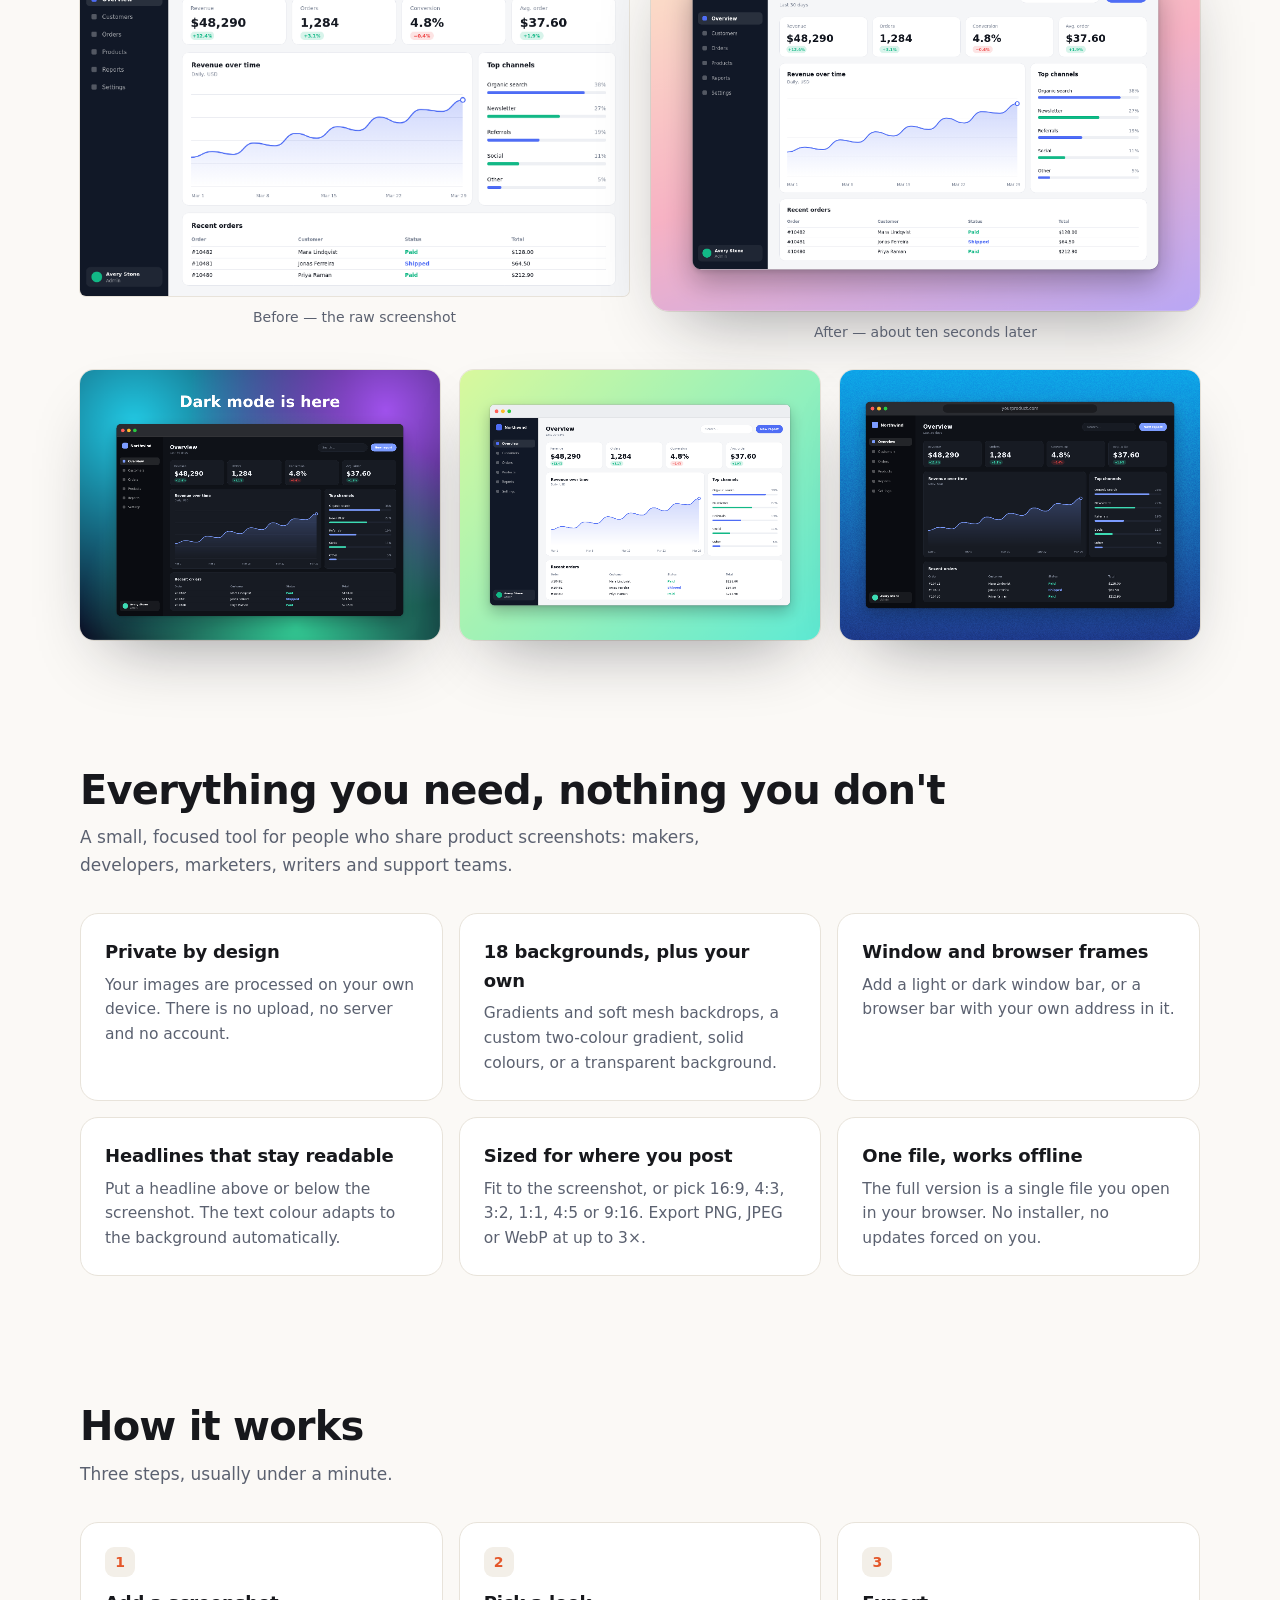
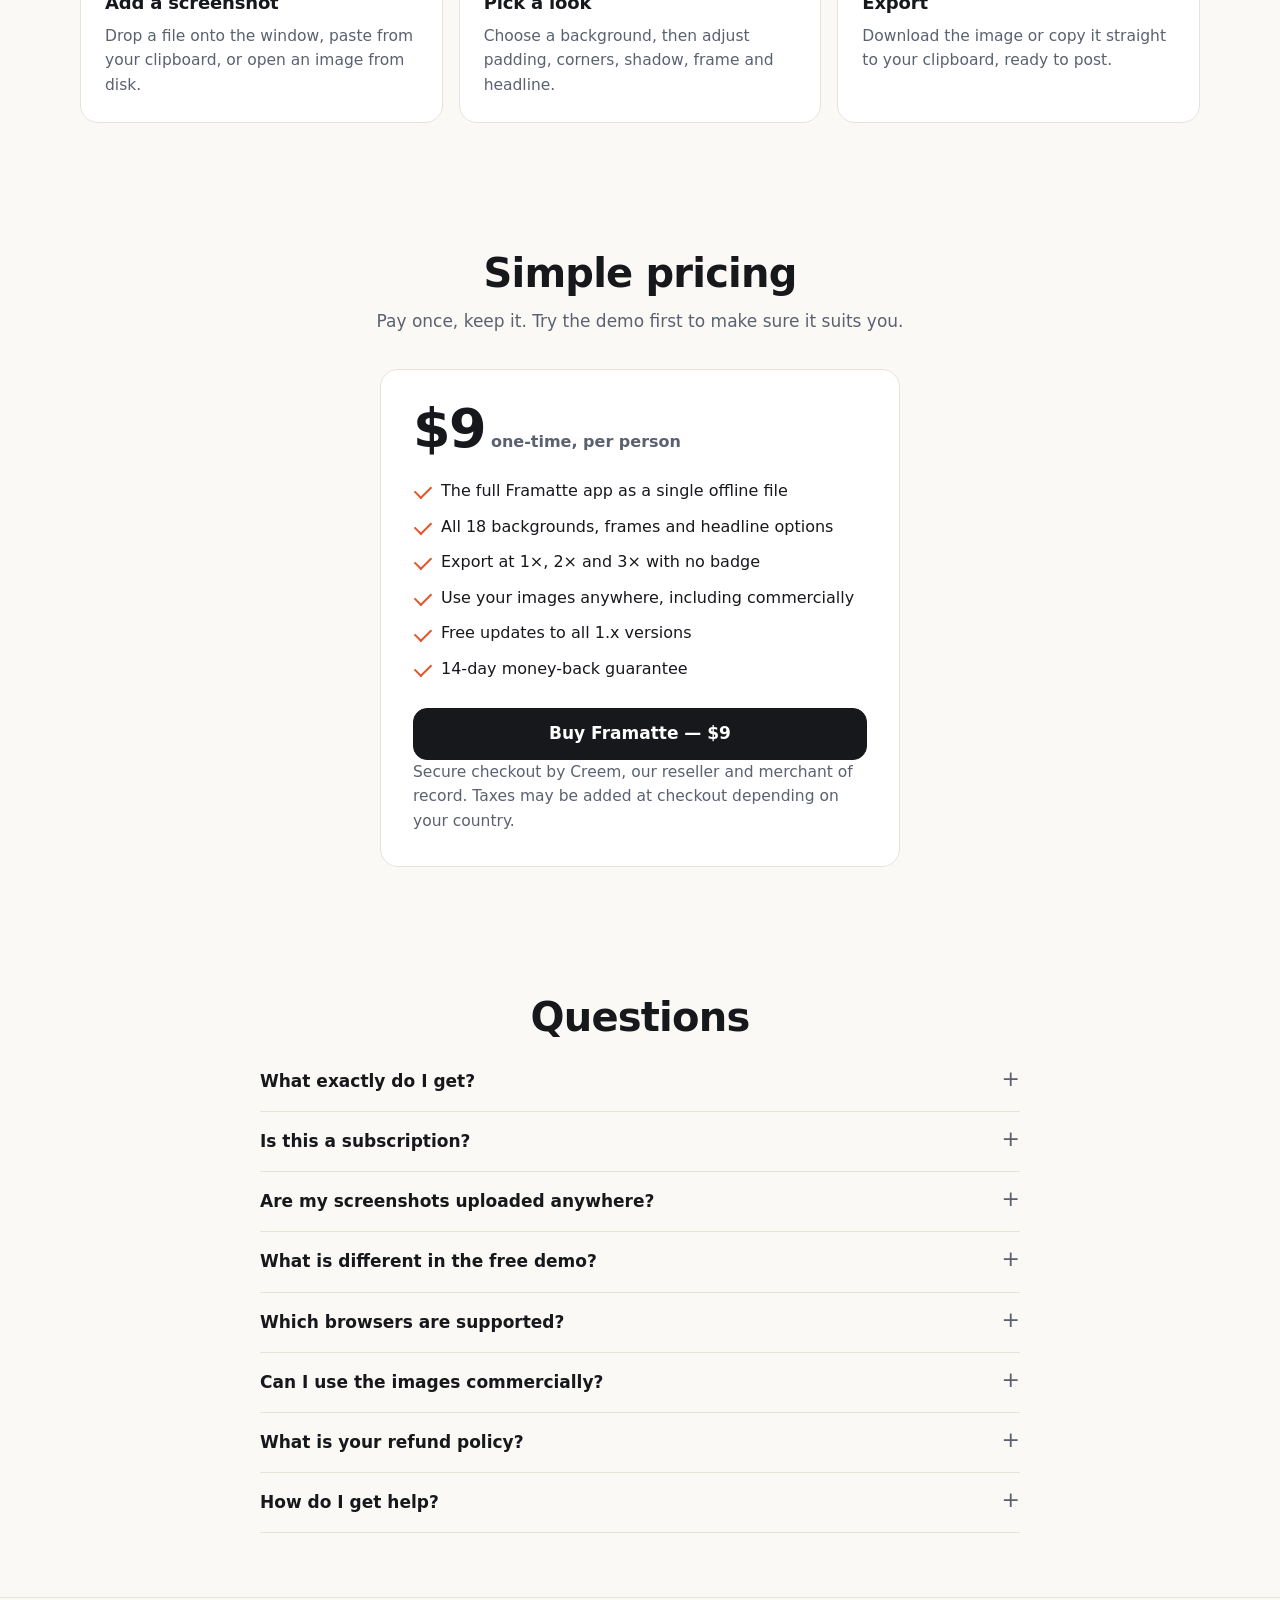
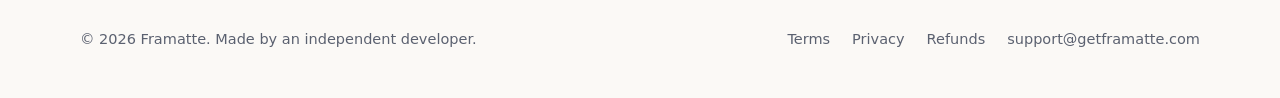
==== commit b2d3677f: "Deploy site 2026-11-18 22:22 Co-Authored-By: Claude Fable 5.2 <noreply@anthropic.com>" ====
--- a/index.html
+++ b/index.html
@@ -6,6 +6,9 @@
 <meta property="og:title" content="Framatte — make every screenshot look launch-ready">
 <meta property="og:description" content="Backgrounds, shadows and window frames for your screenshots. Works offline. One-time purchase.">
 <meta property="og:type" content="website">
+<meta property="og:url" content="https://getframatte.com/">
+<meta property="og:image" content="https://getframatte.com/cover.png">
+<meta name="twitter:card" content="summary_large_image">
 <meta charset="utf-8">
 <meta name="viewport" content="width=device-width, initial-scale=1">
 <link rel="icon" href="data:image/svg+xml,%3Csvg xmlns='http://www.w3.org/2000/svg' viewBox='0 0 32 32'%3E%3Cdefs%3E%3ClinearGradient id='g' x1='0' y1='0' x2='1' y2='1'%3E%3Cstop stop-color='%23ffb347'/%3E%3Cstop offset='1' stop-color='%23ff5f6d'/%3E%3C/linearGradient%3E%3C/defs%3E%3Crect width='32' height='32' rx='9' fill='url(%23g)'/%3E%3Crect x='8' y='8' width='16' height='16' rx='3' fill='white'/%3E%3C/svg%3E">
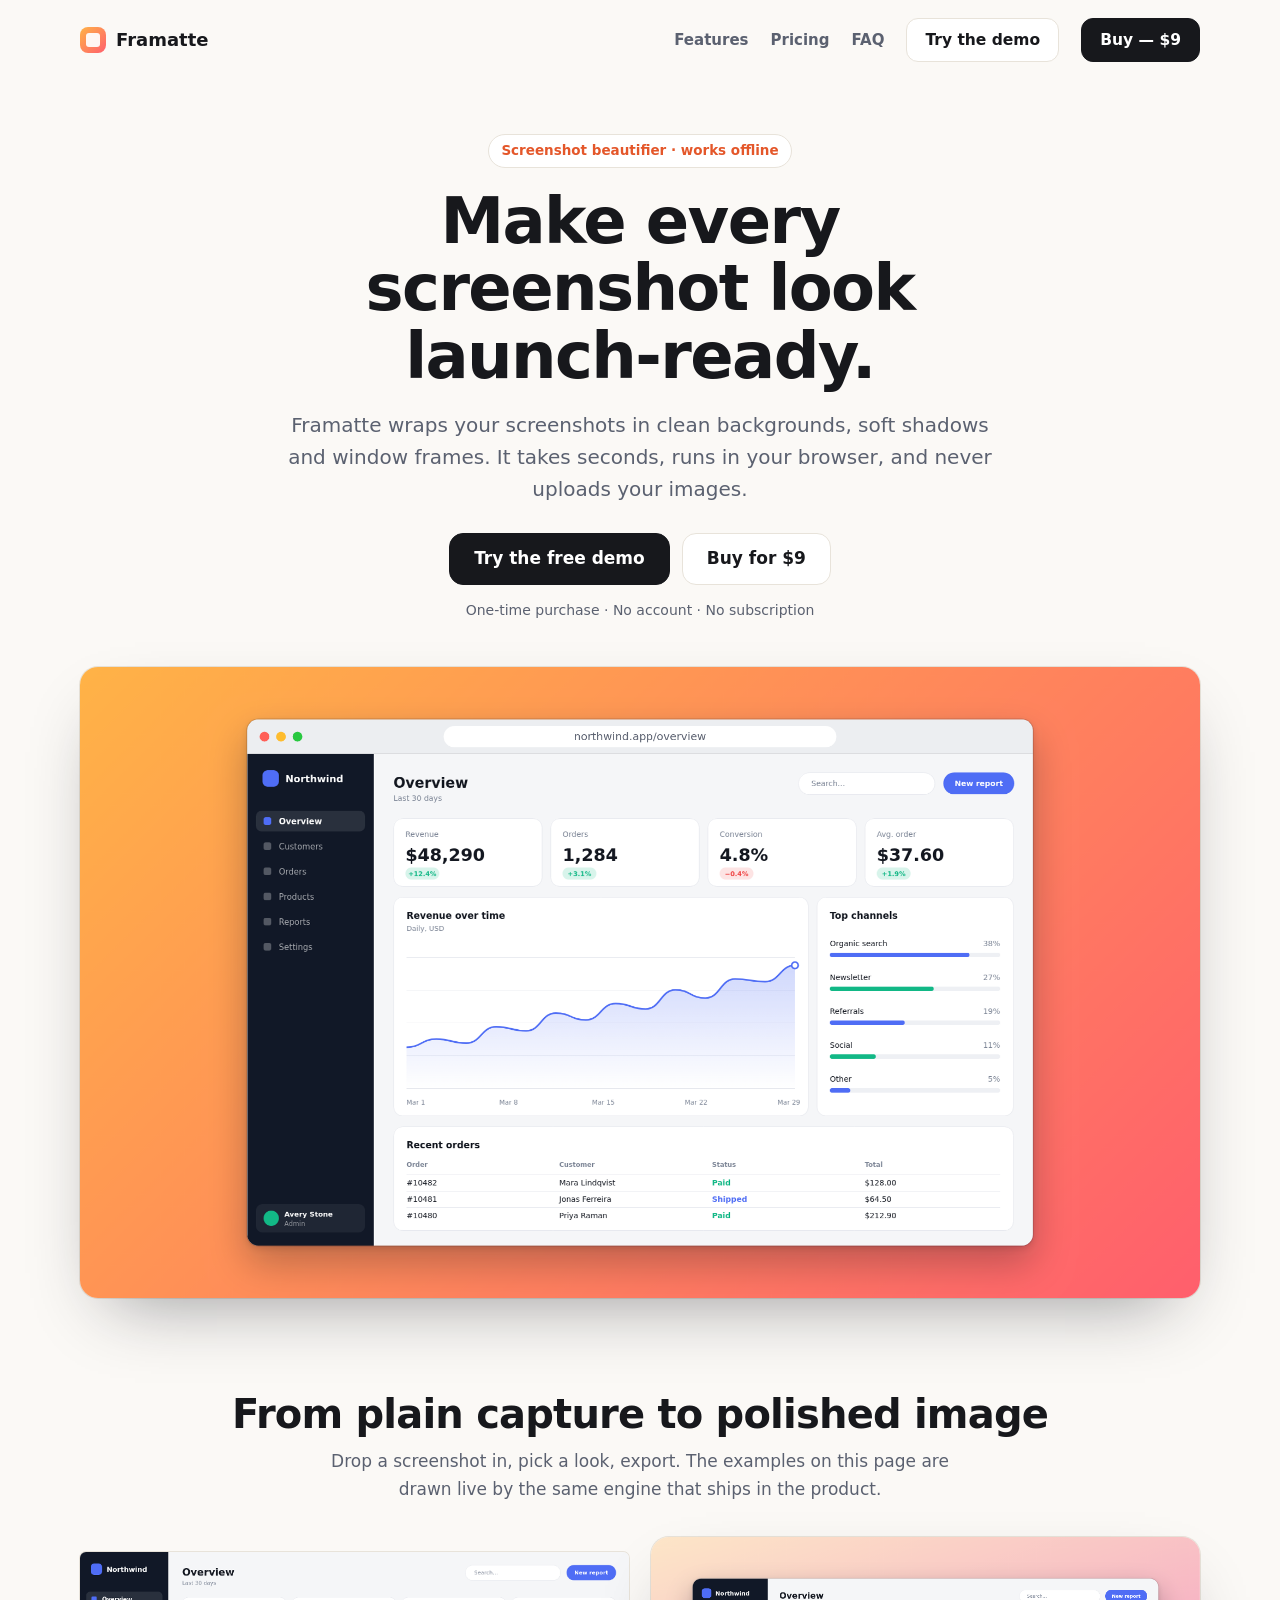
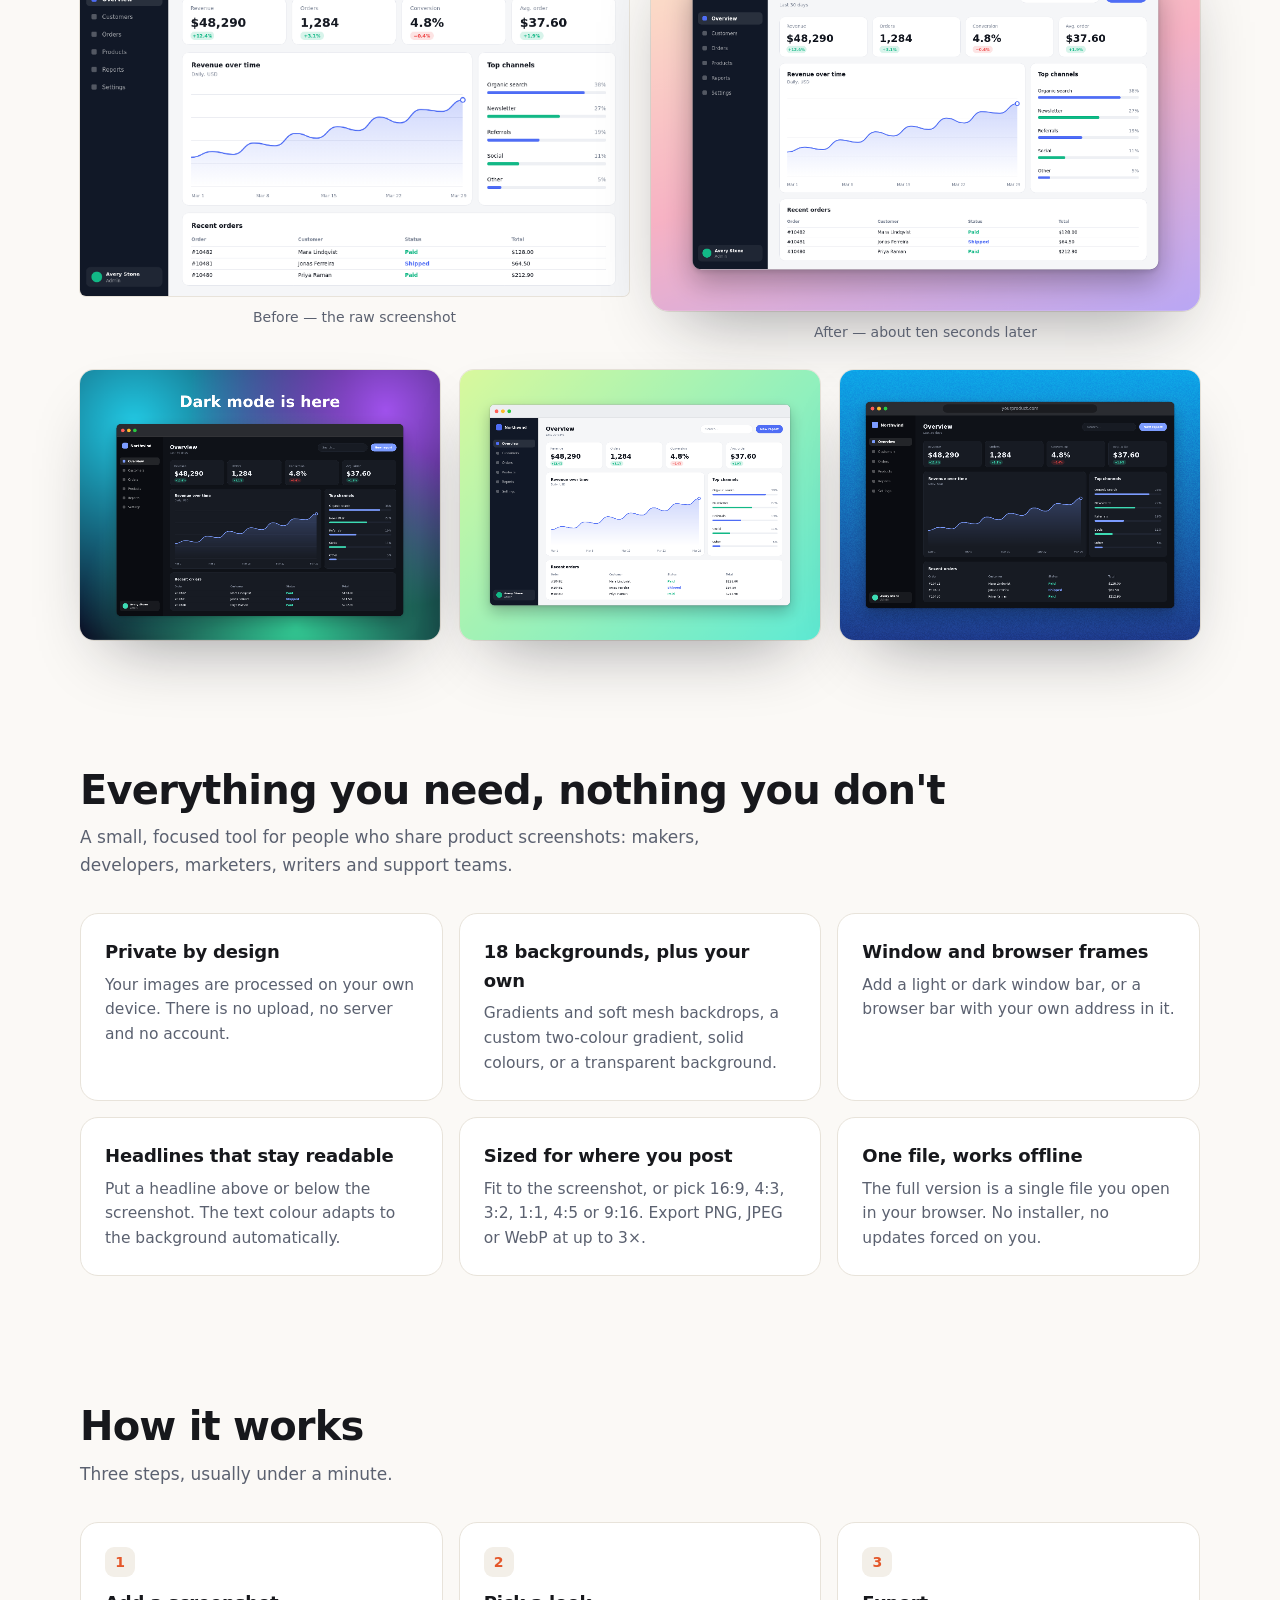
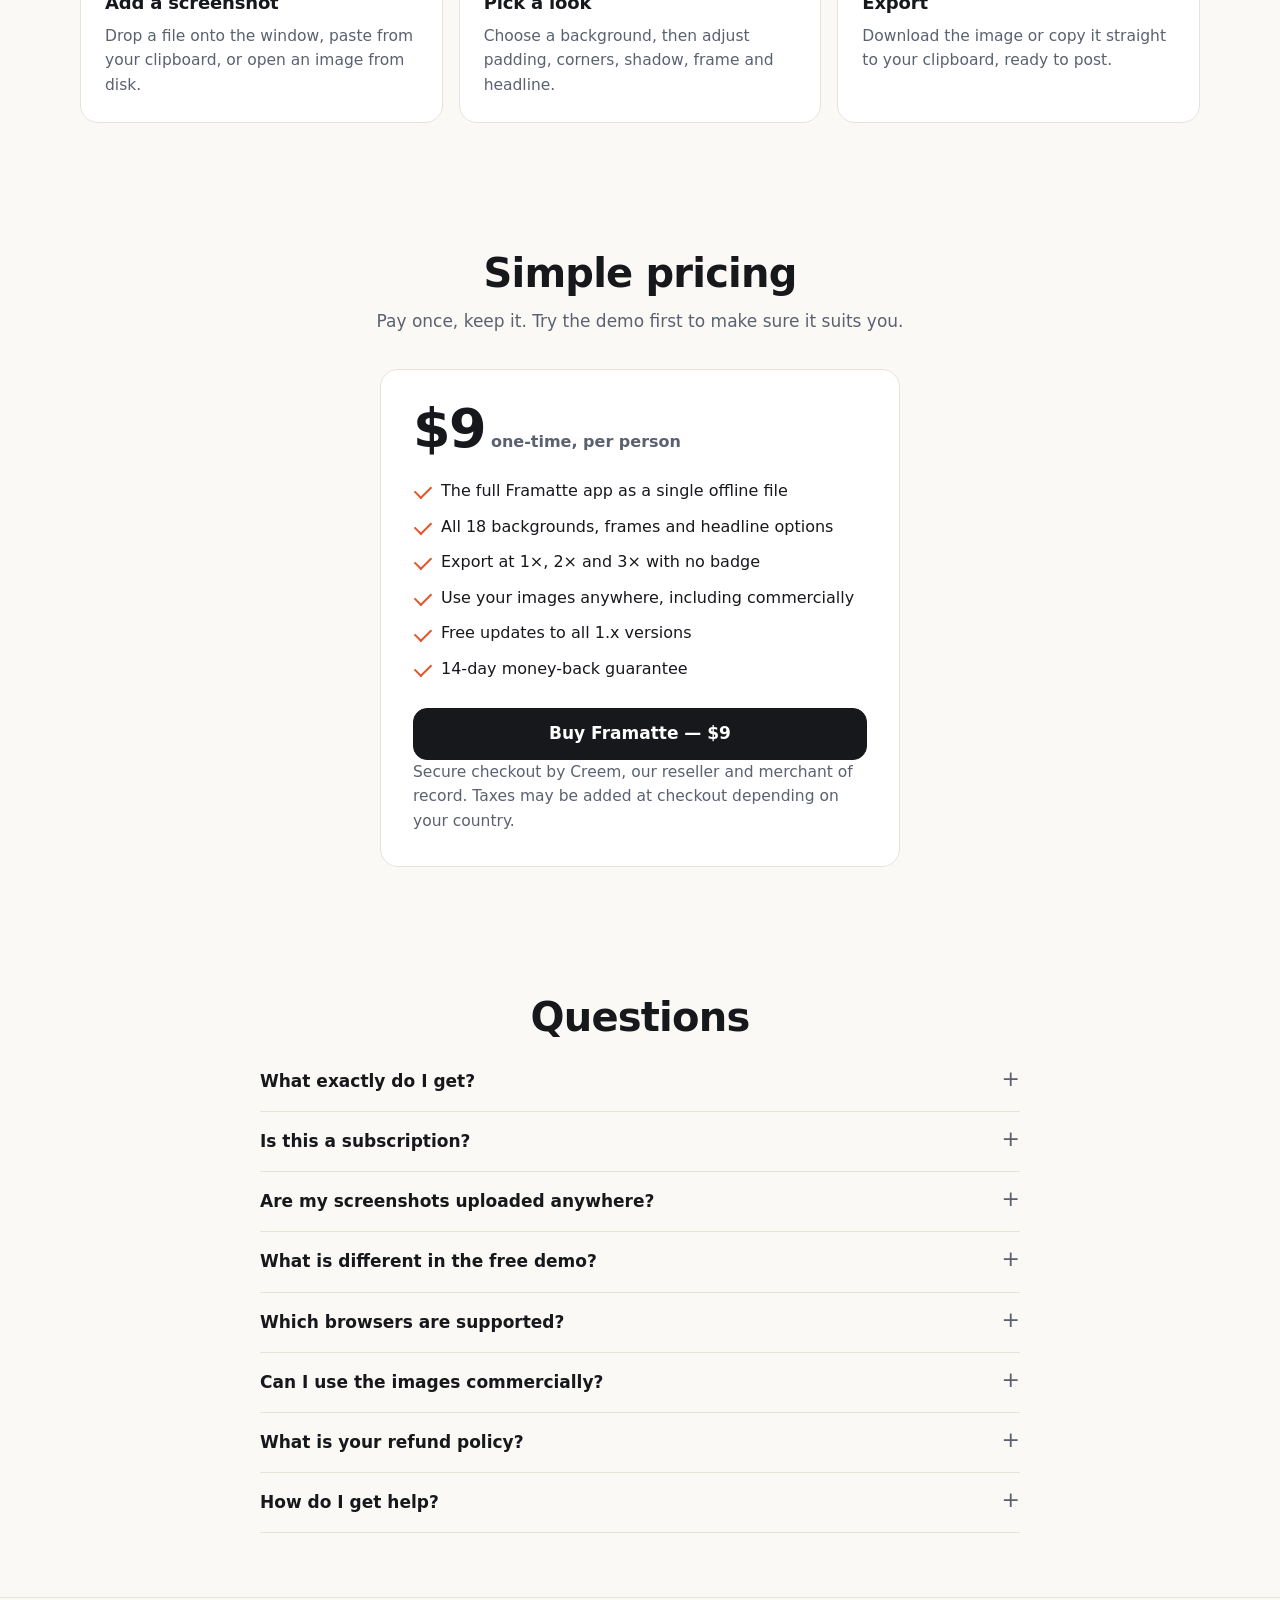
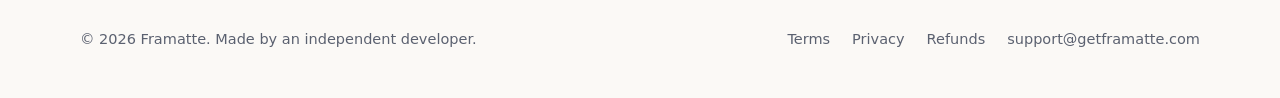
==== commit 80fdd46e: "Deploy site 2026-11-18 22:30 Co-Authored-By: Claude Fable 5.2 <noreply@anthropic.com>" ====
--- a/index.html
+++ b/index.html
@@ -21,7 +21,7 @@
   <a class="link" href="index.html#pricing">Pricing</a>
   <a class="link" href="index.html#faq">FAQ</a>
   <a class="btn ghost" href="demo.html">Try the demo</a>
-  <a class="btn primary" href="index.html#pricing">Buy — $9</a>
+  <a class="btn primary" href="https://www.creem.io/product/prod_S1UHxMoHNaVEgxrfEF1Tn">Buy — $9</a>
 </header>
 
 <main>
@@ -31,7 +31,7 @@
     <p class="lede">Framatte wraps your screenshots in clean backgrounds, soft shadows and window frames. It takes seconds, runs in your browser, and never uploads your images.</p>
     <div class="cta">
       <a class="btn primary big" href="demo.html">Try the free demo</a>
-      <a class="btn big" href="index.html#pricing">Buy for $9</a>
+      <a class="btn big" href="https://www.creem.io/product/prod_S1UHxMoHNaVEgxrfEF1Tn">Buy for $9</a>
     </div>
     <p class="fine">One-time purchase · No account · No subscription</p>
     <canvas class="shot" role="img" aria-label="A dashboard screenshot placed on a warm gradient background inside a browser frame"
@@ -108,7 +108,7 @@
           <li>Free updates to all 1.x versions</li>
           <li>14-day money-back guarantee</li>
         </ul>
-        <a class="btn primary big" href="index.html#pricing">Buy Framatte — $9</a>
+        <a class="btn primary big" href="https://www.creem.io/product/prod_S1UHxMoHNaVEgxrfEF1Tn">Buy Framatte — $9</a>
         <p class="fine">Secure checkout by Creem, our reseller and merchant of record. Taxes may be added at checkout depending on your country.</p>
       </div>
     </div>
